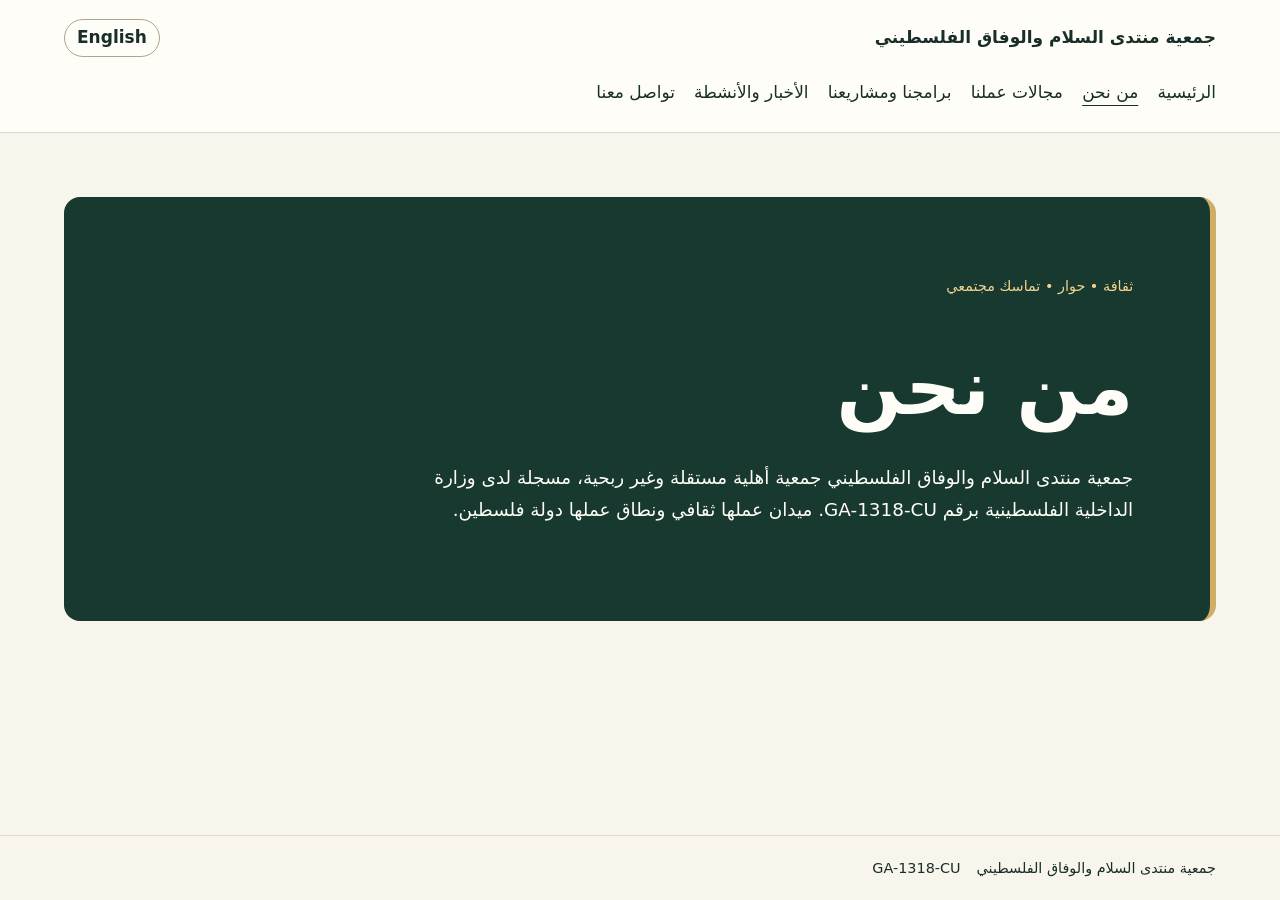
==== about.html @ 1ca6fe99 "Add files via upload" ====
<!doctype html>
<html lang="ar" dir="rtl"><head><meta charset="utf-8"><meta name="viewport" content="width=device-width,initial-scale=1"><title>من نحن | جمعية منتدى السلام والوفاق الفلسطيني</title><link rel="stylesheet" href="style.css"></head>
<body><header><div class="brand"><a href="index.html">جمعية منتدى السلام والوفاق الفلسطيني</a><a class="lang" href="en-about.html" lang="en">English</a></div><nav><a href="index.html">الرئيسية</a><a href="about.html" aria-current="page">من نحن</a><a href="work.html">مجالات عملنا</a><a href="programs.html">برامجنا ومشاريعنا</a><a href="news.html">الأخبار والأنشطة</a><a href="contact.html">تواصل معنا</a></nav></header>
<main><section><div class="eyebrow">ثقافة • حوار • تماسك مجتمعي</div><h1>من نحن</h1><p>جمعية منتدى السلام والوفاق الفلسطيني جمعية أهلية مستقلة وغير ربحية، مسجلة لدى وزارة الداخلية الفلسطينية برقم GA-1318-CU. ميدان عملها ثقافي ونطاق عملها دولة فلسطين.</p></section></main>
<footer>جمعية منتدى السلام والوفاق الفلسطيني <span dir="ltr">GA-1318-CU</span></footer></body></html>
---- style.css ----
*{box-sizing:border-box}body{margin:0;background:#f8f5ed;color:#182e28;font:17px/1.75 system-ui,Arial,sans-serif;min-height:100vh;display:flex;flex-direction:column}a{color:inherit}header,footer{padding:1.2rem max(5vw,1rem)}header{background:#fffdf7;border-bottom:1px solid #ded9ca}.brand{display:flex;justify-content:space-between;gap:1rem;align-items:center;font-weight:750}.brand a,nav a,.button{text-decoration:none}nav{display:flex;flex-wrap:wrap;gap:.3rem 1.2rem;margin-top:1rem}nav a{padding:.3rem 0}nav a[aria-current],nav a:hover{text-decoration:underline;text-underline-offset:.4em}.lang{border:1px solid #aca68e;padding:.2rem .75rem;border-radius:3rem}main{flex:1;padding:clamp(1rem,5vw,5rem)}section{padding:clamp(1.5rem,6vw,6rem);border-radius:1rem;background:#17392f;color:#fffdf7;border-inline-start:6px solid #cfae66}.eyebrow{color:#f1d38f;font-size:.9rem}h1{font-size:clamp(2.25rem,6vw,5rem);line-height:1.22;margin:.55em 0 .35em;max-width:20ch}p{max-width:60ch;font-size:1.15rem}.button{display:inline-block;background:#f1d38f;color:#182e28;padding:.55rem 1rem;border-radius:.4rem;overflow-wrap:anywhere;margin-top:.8rem}footer{border-top:1px solid #ded9ca;display:flex;flex-wrap:wrap;gap:.4rem 1rem;font-size:.9rem}
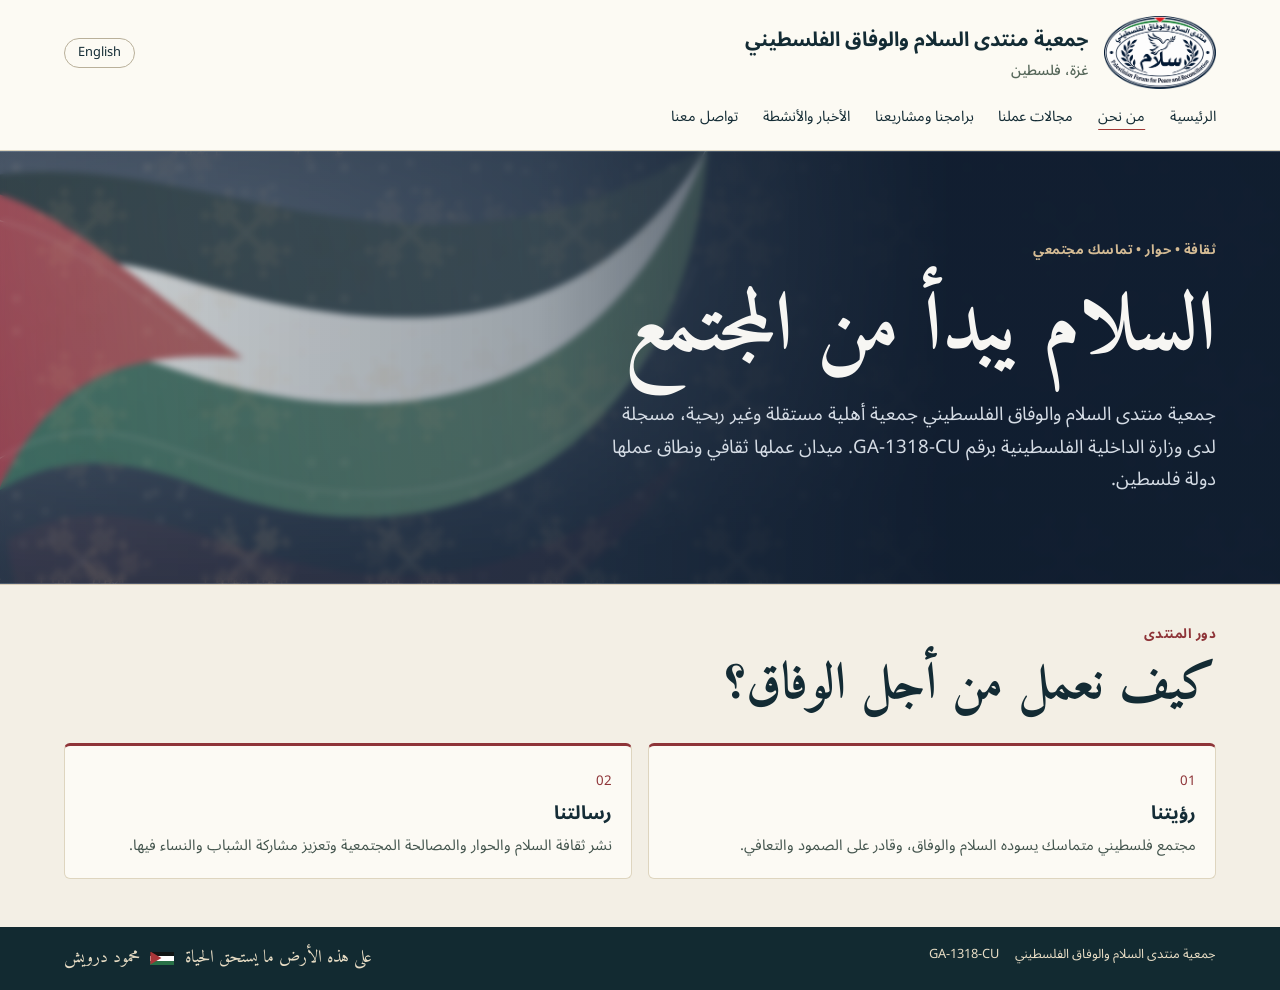
==== commit be8ca9d5: "Add files via upload" ====
--- a/about.html
+++ b/about.html
@@ -1,5 +1,5 @@
 <!doctype html>
-<html lang="ar" dir="rtl"><head><meta charset="utf-8"><meta name="viewport" content="width=device-width,initial-scale=1"><title>من نحن | جمعية منتدى السلام والوفاق الفلسطيني</title><link rel="stylesheet" href="style.css"></head>
-<body><header><div class="brand"><a href="index.html">جمعية منتدى السلام والوفاق الفلسطيني</a><a class="lang" href="en-about.html" lang="en">English</a></div><nav><a href="index.html">الرئيسية</a><a href="about.html" aria-current="page">من نحن</a><a href="work.html">مجالات عملنا</a><a href="programs.html">برامجنا ومشاريعنا</a><a href="news.html">الأخبار والأنشطة</a><a href="contact.html">تواصل معنا</a></nav></header>
-<main><section><div class="eyebrow">ثقافة • حوار • تماسك مجتمعي</div><h1>من نحن</h1><p>جمعية منتدى السلام والوفاق الفلسطيني جمعية أهلية مستقلة وغير ربحية، مسجلة لدى وزارة الداخلية الفلسطينية برقم GA-1318-CU. ميدان عملها ثقافي ونطاق عملها دولة فلسطين.</p></section></main>
-<footer>جمعية منتدى السلام والوفاق الفلسطيني <span dir="ltr">GA-1318-CU</span></footer></body></html>+<html lang="ar" dir="rtl"><head><link rel="icon" href="logo.png"><meta charset="utf-8"><meta name="viewport" content="width=device-width,initial-scale=1"><title>من نحن | جمعية منتدى السلام والوفاق الفلسطيني</title><link rel="stylesheet" href="style.css"></head>
+<body><header><div class="brand"><a href="index.html" class="identity"><img src="logo.png" alt=""><span>جمعية منتدى السلام والوفاق الفلسطيني<small>غزة، فلسطين</small></span></a><a class="lang" href="en-about.html" lang="en">English</a></div><nav><a href="index.html">الرئيسية</a><a href="about.html" aria-current="page">من نحن</a><a href="work.html">مجالات عملنا</a><a href="programs.html">برامجنا ومشاريعنا</a><a href="news.html">الأخبار والأنشطة</a><a href="contact.html">تواصل معنا</a></nav></header>
+<main><section class="hero "><div class="weave" aria-hidden="true"></div><div class="hero-copy"><div class="eyebrow">ثقافة • حوار • تماسك مجتمعي</div><h1>السلام يبدأ من المجتمع</h1><p>جمعية منتدى السلام والوفاق الفلسطيني جمعية أهلية مستقلة وغير ربحية، مسجلة لدى وزارة الداخلية الفلسطينية برقم GA-1318-CU. ميدان عملها ثقافي ونطاق عملها دولة فلسطين.</p></div><div class="flag-art" aria-hidden="true"></div></section><section class="details"><div class="kicker">دور المنتدى</div><h2>كيف نعمل من أجل الوفاق؟</h2><div class="grid"><article><small>01</small><h3>رؤيتنا</h3><p>مجتمع فلسطيني متماسك يسوده السلام والوفاق، وقادر على الصمود والتعافي.</p></article><article><small>02</small><h3>رسالتنا</h3><p>نشر ثقافة السلام والحوار والمصالحة المجتمعية وتعزيز مشاركة الشباب والنساء فيها.</p></article></div></section></main>
+<footer>جمعية منتدى السلام والوفاق الفلسطيني <span dir="ltr">GA-1318-CU</span><span class="footer-quote" lang="ar" dir="rtl"><span>على هذه الأرض ما يستحق الحياة</span><span class="flag" role="img" aria-label="علم فلسطين"></span><span>محمود درويش</span></span></footer></body></html>
--- a/style.css
+++ b/style.css
@@ -1 +1,9 @@
-*{box-sizing:border-box}body{margin:0;background:#f8f5ed;color:#182e28;font:17px/1.75 system-ui,Arial,sans-serif;min-height:100vh;display:flex;flex-direction:column}a{color:inherit}header,footer{padding:1.2rem max(5vw,1rem)}header{background:#fffdf7;border-bottom:1px solid #ded9ca}.brand{display:flex;justify-content:space-between;gap:1rem;align-items:center;font-weight:750}.brand a,nav a,.button{text-decoration:none}nav{display:flex;flex-wrap:wrap;gap:.3rem 1.2rem;margin-top:1rem}nav a{padding:.3rem 0}nav a[aria-current],nav a:hover{text-decoration:underline;text-underline-offset:.4em}.lang{border:1px solid #aca68e;padding:.2rem .75rem;border-radius:3rem}main{flex:1;padding:clamp(1rem,5vw,5rem)}section{padding:clamp(1.5rem,6vw,6rem);border-radius:1rem;background:#17392f;color:#fffdf7;border-inline-start:6px solid #cfae66}.eyebrow{color:#f1d38f;font-size:.9rem}h1{font-size:clamp(2.25rem,6vw,5rem);line-height:1.22;margin:.55em 0 .35em;max-width:20ch}p{max-width:60ch;font-size:1.15rem}.button{display:inline-block;background:#f1d38f;color:#182e28;padding:.55rem 1rem;border-radius:.4rem;overflow-wrap:anywhere;margin-top:.8rem}footer{border-top:1px solid #ded9ca;display:flex;flex-wrap:wrap;gap:.4rem 1rem;font-size:.9rem}
+@import url('https://fonts.googleapis.com/css2?family=Amiri:wght@700&family=Noto+Sans+Arabic:wght@400;500;600;700&display=swap');
+*{box-sizing:border-box}body{margin:0;background:#f3efe5;color:#132b34;font:16px/1.75 'Noto Sans Arabic',Tahoma,Arial,sans-serif;min-height:100vh;display:flex;flex-direction:column}a{color:inherit}a:focus-visible{outline:3px solid #c18e43;outline-offset:4px}header,footer{padding:1rem max(5vw,1rem)}header{background:#fcfaf3;border-bottom:1px solid #dbd3be}.brand,.identity{display:flex;align-items:center;gap:1rem}.brand{justify-content:space-between}.identity{font-size:clamp(.85rem,2vw,1.24rem);font-weight:700}.identity img{width:clamp(70px,9vw,112px);height:auto}.identity small{display:block;font-size:.72em;color:#56675a;font-weight:500}.brand a,nav a,.button{text-decoration:none}nav{display:flex;flex-wrap:wrap;gap:.2rem 1.55rem;margin-top:.7rem;font-size:.9rem}nav a{padding:.25rem 0}nav a[aria-current],nav a:hover{text-decoration:underline;text-decoration-color:#a13835;text-underline-offset:.55em}.lang{border:1px solid #b9b09a;padding:.18rem .8rem;border-radius:3rem;font-size:.8rem}main{flex:1}.hero{position:relative;isolation:isolate;overflow:hidden;display:grid;grid-template-columns:minmax(0,1.55fr) minmax(0,.65fr);align-items:center;gap:clamp(1rem,5vw,6rem);padding:clamp(2rem,6vw,6rem) max(5vw,1rem);min-height:410px;color:#fffaf0;background:radial-gradient(ellipse at 20% 12%,#466254 0%,transparent 53%),linear-gradient(125deg,#112933,#142e2e 54%,#111c28)}.hero.home{min-height:500px}.weave{position:absolute;z-index:-1;inset:0;background:url('tatreez.svg') center/164px;opacity:.23;mask-image:linear-gradient(90deg,#000 0%,#000 25%,transparent 74%)}[dir=ltr] .weave{transform:scaleX(-1)}.hero-copy{position:relative}.eyebrow,.kicker{font-size:.83rem;font-weight:700;letter-spacing:.035em}.eyebrow{color:#eac591}h1,h2,h3,p{margin:0}h1,h2{font-family:Georgia,serif;line-height:1.16}[dir=rtl] h1,[dir=rtl] h2{font-family:Amiri,'Times New Roman',serif}h1{font-size:clamp(2.8rem,6.4vw,6.5rem);margin:.25em 0;max-width:16ch}h2{font-size:clamp(2rem,4vw,3.6rem);margin:.18em 0 .55em}.hero p{max-width:56ch;color:#eeeee2;font-size:clamp(.95rem,1.55vw,1.17rem)}.button{display:inline-block;background:#edcb94;color:#162b32;padding:.62rem 1.1rem;border:1px solid #edcb94;border-radius:5px;margin:1.25rem 0 0;margin-inline-end:.55rem;font-weight:700;overflow-wrap:anywhere}.button.secondary{background:#ffffff10;color:#fffaf0}.glass{justify-self:center;width:min(100%,325px);padding:2rem;border-radius:12px;background:linear-gradient(140deg,#ffffff32,#ffffff0d);border:1px solid #ffffff66;box-shadow:0 20px 55px #0004;backdrop-filter:blur(3px);transform:rotate(-4deg);text-align:center}.glass strong,.glass span{display:block}.glass strong{font:700 clamp(2rem,4.8vw,4.8rem)/1.35 Georgia,serif}[dir=rtl] .glass strong{font-family:Amiri,'Times New Roman',serif}.glass span{color:#f4dab1;font-size:.82rem}.flag{position:relative;width:44px;height:24px;margin:0 auto .7rem;background:linear-gradient(#101515 33.33%,#fff 33.33% 66.66%,#297147 66.66%)}.flag:after{content:'';position:absolute;inset:0;background:#a93639;clip-path:polygon(0 0,46% 50%,0 100%)}.details{padding:2.4rem max(5vw,1rem) 3rem}.kicker,article small{color:#8e3438}.grid{display:grid;grid-template-columns:repeat(auto-fit,minmax(min(100%,240px),1fr));gap:1rem}.grid article{background:#fcfaf4;border:1px solid #ded5bf;border-top:3px solid #a38a61;padding:1.2rem;border-radius:6px}.grid h3{margin:.2rem 0;color:#142c36}.grid p{font-size:.92rem;color:#43544d}footer{background:#122a31;color:#e8ddc5;display:flex;flex-wrap:wrap;gap:.4rem 1rem;font-size:.8rem}@media(max-width:690px){.hero{grid-template-columns:1fr;gap:1.5rem}.hero.home{min-height:0}.glass{justify-self:start;transform:none;padding:.8rem 1rem;max-width:220px}.glass strong{font-size:2rem}.weave{mask-image:none;opacity:.13}nav{gap:.15rem .85rem}}
+/* The Palestinian flag is expressed as fabric across the opening section. */
+.hero{background:#efe8db;color:#152c30;grid-template-columns:minmax(0,1.12fr) minmax(0,.95fr);gap:0;padding-block:clamp(2rem,5vw,5rem)}.hero-copy{z-index:1}.hero p{color:#3b514b}.eyebrow{color:#8e3438}.button{background:#183d34;border-color:#183d34;color:#fffaf0}.button.secondary{background:#fff9;color:#183d34;border-color:#577062}.flag-art{position:relative;align-self:stretch;min-height:330px;background:url('flag-ribbons.svg') no-repeat center/contain;margin-inline-end:-5vw}.flag-art::after{content:'';position:absolute;inset:5% 0 2%;background:url('tatreez.svg') center/140px;mix-blend-mode:multiply;opacity:.28;mask-image:linear-gradient(135deg,transparent,#000 38%,transparent 90%);pointer-events:none}.weave{opacity:.23;mask-image:none;background-position:top left}.details{border-top:1px solid #d9cdb8}.grid article{border-top-color:#8e3438}[dir=ltr] .flag-art{transform:scaleX(-1)}@media(max-width:690px){.hero{grid-template-columns:1fr}.flag-art{min-height:180px;margin-inline-end:0}}
+.hero{background:radial-gradient(ellipse at 15% 20%,#465363,#101c2e 70%);color:#f7f6f3;isolation:isolate}.hero-copy{padding-block:1.5rem}.hero p{color:#d5dce5}.eyebrow{color:#d4bb94}.flag-art{position:absolute;inset:-15% auto -25% -9%;width:75%;z-index:-2;margin:0;background-size:contain;opacity:.9;transform:rotate(-10deg)}[dir=ltr] .flag-art{inset:-15% -9% -25% auto;transform:scaleX(-1) rotate(-10deg)}.hero::after{content:'';position:absolute;inset:0;z-index:-1;background:linear-gradient(90deg,#8190a23b,#34465a70 42%,#111e30f5 74%);backdrop-filter:blur(3px);border-block:1px solid #b5c7da40;pointer-events:none}[dir=ltr] .hero::after{background:linear-gradient(270deg,#8190a23b,#34465a70 42%,#111e30f5 74%)}.button{background:#e5d3b3;border-color:#e5d3b3;color:#101c2e}.button.secondary{color:#f4eee3;background:#ffffff12;border-color:#a0acb3}@media(max-width:690px){.flag-art,[dir=ltr] .flag-art{width:140%;opacity:.48}.hero::after,[dir=ltr] .hero::after{background:#1825389c}}
+.footer-quote{margin-inline-start:auto;font-size:1.1rem;font-family:Amiri,"Times New Roman",serif}
+.footer-quote .flag{display:inline-block;vertical-align:middle;width:24px;height:13px;margin:0 .45em}
+
+.footer-quote{display:inline-flex;align-items:center;flex-wrap:wrap;gap:.65rem}.footer-quote .flag{flex:0 0 24px;margin:0}
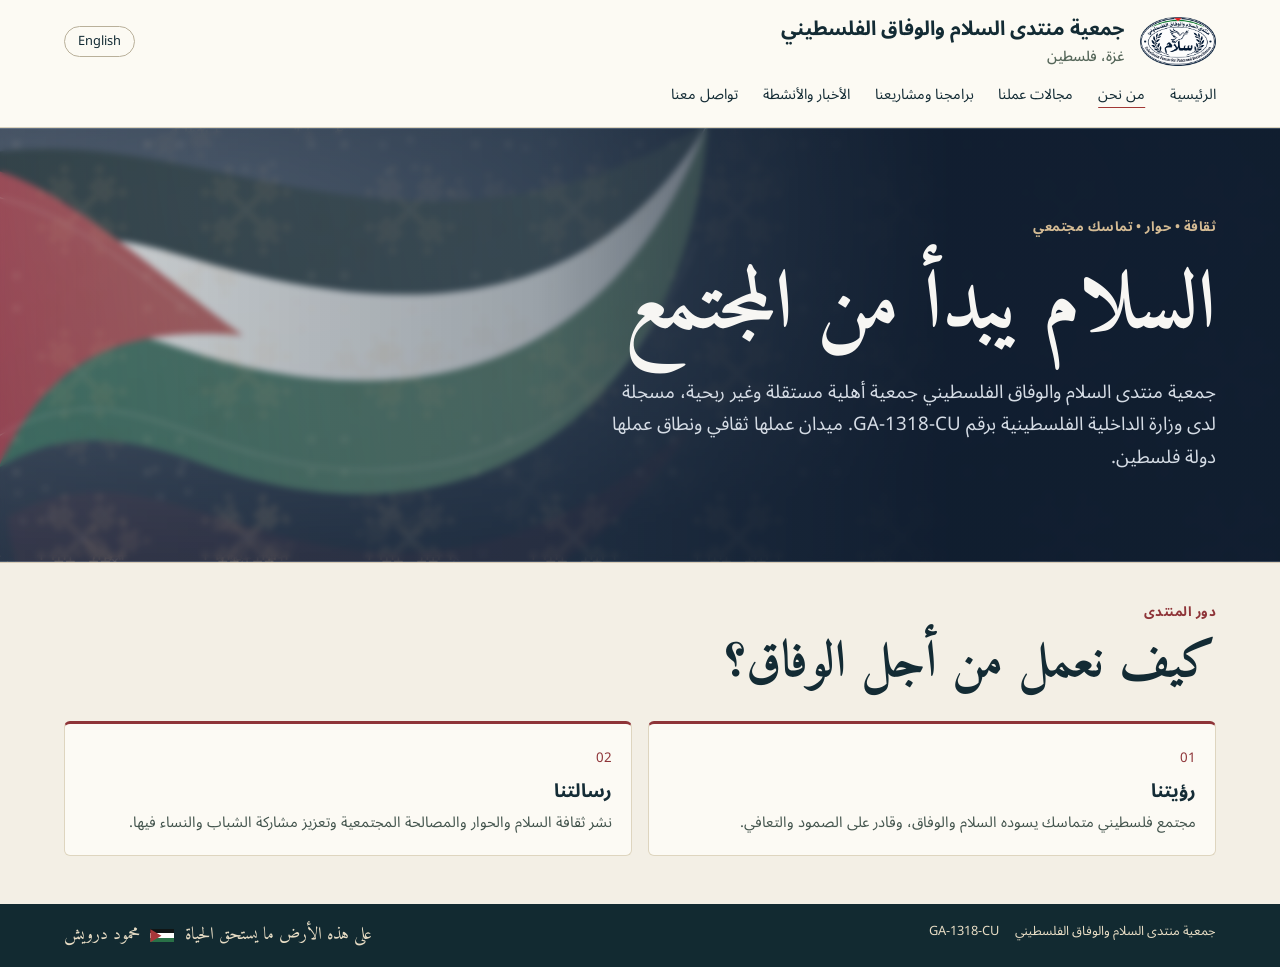
==== commit 573b13a7: "Add files via upload" ====
--- a/about.html
+++ b/about.html
@@ -1,5 +1,5 @@
 <!doctype html>
-<html lang="ar" dir="rtl"><head><link rel="icon" href="logo.png"><meta charset="utf-8"><meta name="viewport" content="width=device-width,initial-scale=1"><title>من نحن | جمعية منتدى السلام والوفاق الفلسطيني</title><link rel="stylesheet" href="style.css"></head>
-<body><header><div class="brand"><a href="index.html" class="identity"><img src="logo.png" alt=""><span>جمعية منتدى السلام والوفاق الفلسطيني<small>غزة، فلسطين</small></span></a><a class="lang" href="en-about.html" lang="en">English</a></div><nav><a href="index.html">الرئيسية</a><a href="about.html" aria-current="page">من نحن</a><a href="work.html">مجالات عملنا</a><a href="programs.html">برامجنا ومشاريعنا</a><a href="news.html">الأخبار والأنشطة</a><a href="contact.html">تواصل معنا</a></nav></header>
+<html lang="ar" dir="rtl"><head><link rel="icon" href="logo.png"><meta charset="utf-8"><meta name="viewport" content="width=device-width,initial-scale=1"><title>من نحن | جمعية منتدى السلام والوفاق الفلسطيني</title><link rel="stylesheet" href="pfpr-theme-v2.css"></head>
+<body><header><div class="brand"><a href="index.html" class="identity"><img src="logo.png" alt="" width="76" style="width:76px;max-width:100%;height:auto"><span>جمعية منتدى السلام والوفاق الفلسطيني<small style="display:block">غزة، فلسطين</small></span></a><a class="lang" href="en-about.html" lang="en">English</a></div><nav><a href="index.html">الرئيسية</a><a href="about.html" aria-current="page">من نحن</a><a href="work.html">مجالات عملنا</a><a href="programs.html">برامجنا ومشاريعنا</a><a href="news.html">الأخبار والأنشطة</a><a href="contact.html">تواصل معنا</a></nav></header>
 <main><section class="hero "><div class="weave" aria-hidden="true"></div><div class="hero-copy"><div class="eyebrow">ثقافة • حوار • تماسك مجتمعي</div><h1>السلام يبدأ من المجتمع</h1><p>جمعية منتدى السلام والوفاق الفلسطيني جمعية أهلية مستقلة وغير ربحية، مسجلة لدى وزارة الداخلية الفلسطينية برقم GA-1318-CU. ميدان عملها ثقافي ونطاق عملها دولة فلسطين.</p></div><div class="flag-art" aria-hidden="true"></div></section><section class="details"><div class="kicker">دور المنتدى</div><h2>كيف نعمل من أجل الوفاق؟</h2><div class="grid"><article><small>01</small><h3>رؤيتنا</h3><p>مجتمع فلسطيني متماسك يسوده السلام والوفاق، وقادر على الصمود والتعافي.</p></article><article><small>02</small><h3>رسالتنا</h3><p>نشر ثقافة السلام والحوار والمصالحة المجتمعية وتعزيز مشاركة الشباب والنساء فيها.</p></article></div></section></main>
 <footer>جمعية منتدى السلام والوفاق الفلسطيني <span dir="ltr">GA-1318-CU</span><span class="footer-quote" lang="ar" dir="rtl"><span>على هذه الأرض ما يستحق الحياة</span><span class="flag" role="img" aria-label="علم فلسطين"></span><span>محمود درويش</span></span></footer></body></html>
--- a/pfpr-theme-v2.css
+++ b/pfpr-theme-v2.css
@@ -0,0 +1,11 @@
+@import url('https://fonts.googleapis.com/css2?family=Amiri:wght@700&family=Noto+Sans+Arabic:wght@400;500;600;700&display=swap');
+*{box-sizing:border-box}body{margin:0;background:#f3efe5;color:#132b34;font:16px/1.75 'Noto Sans Arabic',Tahoma,Arial,sans-serif;min-height:100vh;display:flex;flex-direction:column}a{color:inherit}a:focus-visible{outline:3px solid #c18e43;outline-offset:4px}header,footer{padding:1rem max(5vw,1rem)}header{background:#fcfaf3;border-bottom:1px solid #dbd3be}.brand,.identity{display:flex;align-items:center;gap:1rem}.brand{justify-content:space-between}.identity{font-size:clamp(.85rem,2vw,1.24rem);font-weight:700}.identity img{width:clamp(70px,9vw,112px);height:auto}.identity small{display:block;font-size:.72em;color:#56675a;font-weight:500}.brand a,nav a,.button{text-decoration:none}nav{display:flex;flex-wrap:wrap;gap:.2rem 1.55rem;margin-top:.7rem;font-size:.9rem}nav a{padding:.25rem 0}nav a[aria-current],nav a:hover{text-decoration:underline;text-decoration-color:#a13835;text-underline-offset:.55em}.lang{border:1px solid #b9b09a;padding:.18rem .8rem;border-radius:3rem;font-size:.8rem}main{flex:1}.hero{position:relative;isolation:isolate;overflow:hidden;display:grid;grid-template-columns:minmax(0,1.55fr) minmax(0,.65fr);align-items:center;gap:clamp(1rem,5vw,6rem);padding:clamp(2rem,6vw,6rem) max(5vw,1rem);min-height:410px;color:#fffaf0;background:radial-gradient(ellipse at 20% 12%,#466254 0%,transparent 53%),linear-gradient(125deg,#112933,#142e2e 54%,#111c28)}.hero.home{min-height:500px}.weave{position:absolute;z-index:-1;inset:0;background:url('tatreez.svg') center/164px;opacity:.23;mask-image:linear-gradient(90deg,#000 0%,#000 25%,transparent 74%)}[dir=ltr] .weave{transform:scaleX(-1)}.hero-copy{position:relative}.eyebrow,.kicker{font-size:.83rem;font-weight:700;letter-spacing:.035em}.eyebrow{color:#eac591}h1,h2,h3,p{margin:0}h1,h2{font-family:Georgia,serif;line-height:1.16}[dir=rtl] h1,[dir=rtl] h2{font-family:Amiri,'Times New Roman',serif}h1{font-size:clamp(2.8rem,6.4vw,6.5rem);margin:.25em 0;max-width:16ch}h2{font-size:clamp(2rem,4vw,3.6rem);margin:.18em 0 .55em}.hero p{max-width:56ch;color:#eeeee2;font-size:clamp(.95rem,1.55vw,1.17rem)}.button{display:inline-block;background:#edcb94;color:#162b32;padding:.62rem 1.1rem;border:1px solid #edcb94;border-radius:5px;margin:1.25rem 0 0;margin-inline-end:.55rem;font-weight:700;overflow-wrap:anywhere}.button.secondary{background:#ffffff10;color:#fffaf0}.glass{justify-self:center;width:min(100%,325px);padding:2rem;border-radius:12px;background:linear-gradient(140deg,#ffffff32,#ffffff0d);border:1px solid #ffffff66;box-shadow:0 20px 55px #0004;backdrop-filter:blur(3px);transform:rotate(-4deg);text-align:center}.glass strong,.glass span{display:block}.glass strong{font:700 clamp(2rem,4.8vw,4.8rem)/1.35 Georgia,serif}[dir=rtl] .glass strong{font-family:Amiri,'Times New Roman',serif}.glass span{color:#f4dab1;font-size:.82rem}.flag{position:relative;width:44px;height:24px;margin:0 auto .7rem;background:linear-gradient(#101515 33.33%,#fff 33.33% 66.66%,#297147 66.66%)}.flag:after{content:'';position:absolute;inset:0;background:#a93639;clip-path:polygon(0 0,46% 50%,0 100%)}.details{padding:2.4rem max(5vw,1rem) 3rem}.kicker,article small{color:#8e3438}.grid{display:grid;grid-template-columns:repeat(auto-fit,minmax(min(100%,240px),1fr));gap:1rem}.grid article{background:#fcfaf4;border:1px solid #ded5bf;border-top:3px solid #a38a61;padding:1.2rem;border-radius:6px}.grid h3{margin:.2rem 0;color:#142c36}.grid p{font-size:.92rem;color:#43544d}footer{background:#122a31;color:#e8ddc5;display:flex;flex-wrap:wrap;gap:.4rem 1rem;font-size:.8rem}@media(max-width:690px){.hero{grid-template-columns:1fr;gap:1.5rem}.hero.home{min-height:0}.glass{justify-self:start;transform:none;padding:.8rem 1rem;max-width:220px}.glass strong{font-size:2rem}.weave{mask-image:none;opacity:.13}nav{gap:.15rem .85rem}}
+/* The Palestinian flag is expressed as fabric across the opening section. */
+.hero{background:#efe8db;color:#152c30;grid-template-columns:minmax(0,1.12fr) minmax(0,.95fr);gap:0;padding-block:clamp(2rem,5vw,5rem)}.hero-copy{z-index:1}.hero p{color:#3b514b}.eyebrow{color:#8e3438}.button{background:#183d34;border-color:#183d34;color:#fffaf0}.button.secondary{background:#fff9;color:#183d34;border-color:#577062}.flag-art{position:relative;align-self:stretch;min-height:330px;background:url('flag-ribbons.svg') no-repeat center/contain;margin-inline-end:-5vw}.flag-art::after{content:'';position:absolute;inset:5% 0 2%;background:url('tatreez.svg') center/140px;mix-blend-mode:multiply;opacity:.28;mask-image:linear-gradient(135deg,transparent,#000 38%,transparent 90%);pointer-events:none}.weave{opacity:.23;mask-image:none;background-position:top left}.details{border-top:1px solid #d9cdb8}.grid article{border-top-color:#8e3438}[dir=ltr] .flag-art{transform:scaleX(-1)}@media(max-width:690px){.hero{grid-template-columns:1fr}.flag-art{min-height:180px;margin-inline-end:0}}
+.hero{background:radial-gradient(ellipse at 15% 20%,#465363,#101c2e 70%);color:#f7f6f3;isolation:isolate}.hero-copy{padding-block:1.5rem}.hero p{color:#d5dce5}.eyebrow{color:#d4bb94}.flag-art{position:absolute;inset:-15% auto -25% -9%;width:75%;z-index:-2;margin:0;background-size:contain;opacity:.9;transform:rotate(-10deg)}[dir=ltr] .flag-art{inset:-15% -9% -25% auto;transform:scaleX(-1) rotate(-10deg)}.hero::after{content:'';position:absolute;inset:0;z-index:-1;background:linear-gradient(90deg,#8190a23b,#34465a70 42%,#111e30f5 74%);backdrop-filter:blur(3px);border-block:1px solid #b5c7da40;pointer-events:none}[dir=ltr] .hero::after{background:linear-gradient(270deg,#8190a23b,#34465a70 42%,#111e30f5 74%)}.button{background:#e5d3b3;border-color:#e5d3b3;color:#101c2e}.button.secondary{color:#f4eee3;background:#ffffff12;border-color:#a0acb3}@media(max-width:690px){.flag-art,[dir=ltr] .flag-art{width:140%;opacity:.48}.hero::after,[dir=ltr] .hero::after{background:#1825389c}}
+.footer-quote{margin-inline-start:auto;font-size:1.1rem;font-family:Amiri,"Times New Roman",serif}
+.footer-quote .flag{display:inline-block;vertical-align:middle;width:24px;height:13px;margin:0 .45em}
+
+.footer-quote{display:inline-flex;align-items:center;flex-wrap:wrap;gap:.65rem}.footer-quote .flag{flex:0 0 24px;margin:0}
+
+.identity img{width:76px;flex:0 0 auto}.identity small{display:block;margin-top:.2rem}.identity{min-width:0;line-height:1.4}
